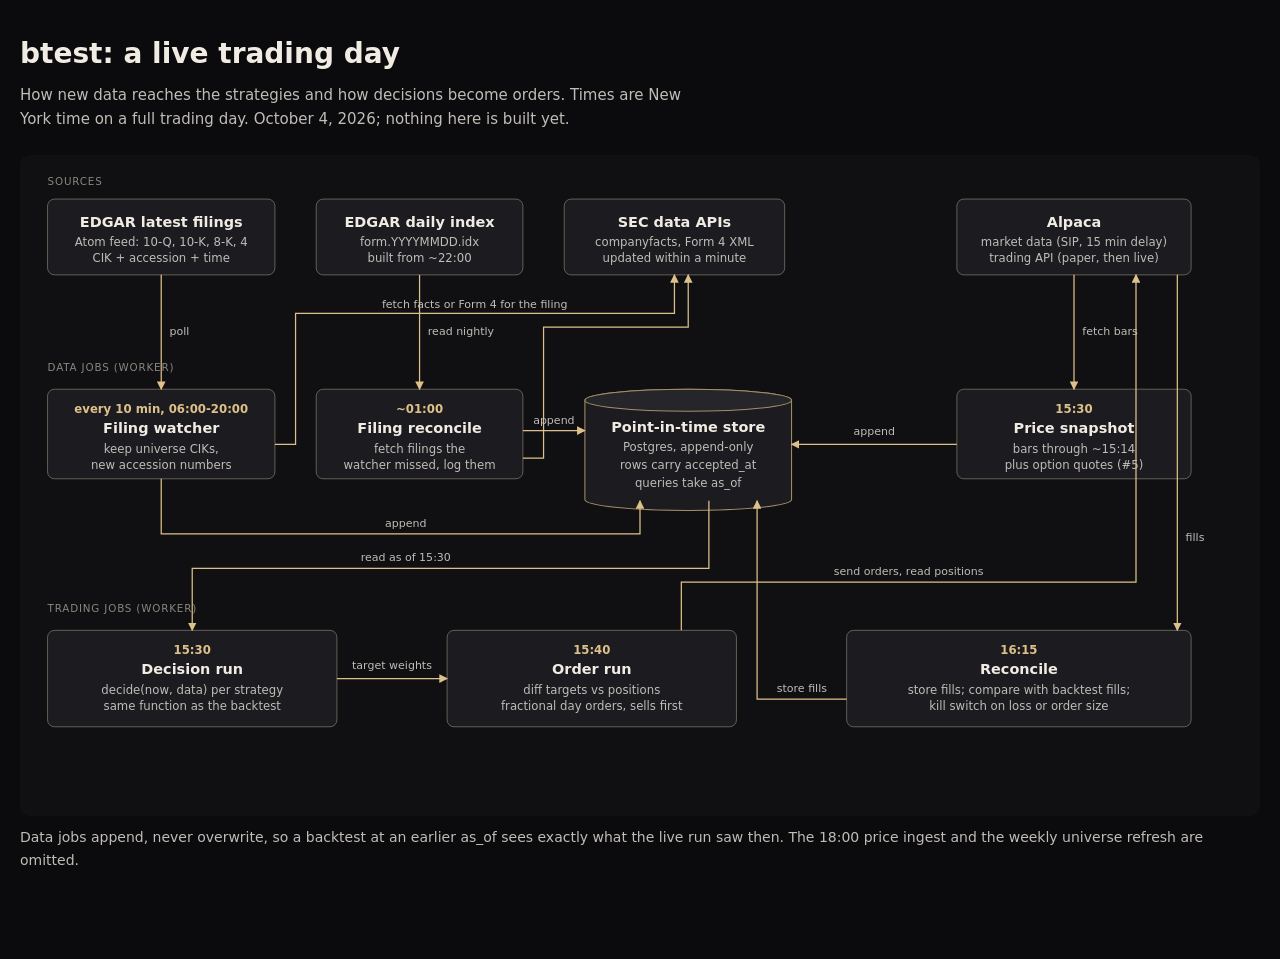
==== docs/superpowers/specs/2026-10-04-live-day.html @ 9b1b0a10 "Live trading design: data discovery, decision times and orders for each strategy; no closing-auction" ====
<!doctype html>
<html lang="en">
<head>
<meta charset="utf-8">
<meta name="viewport" content="width=device-width, initial-scale=1">
<title>btest live day</title>
<style>
  :root { color-scheme: dark; }
  body { margin: 0; background: #0b0b0d; color: #f0ece3;
         font: 15px/1.6 "Avenir Next", Avenir, system-ui, sans-serif; }
  main { max-width: 1240px; margin: 0 auto; padding: 32px 20px 64px; min-width: 0; }
  h1 { font-size: 28px; font-weight: 600; margin: 0 0 6px; }
  .lede { color: #c0bcb6; max-width: 72ch; margin: 0; }
</style>
</head>
<body>
<main>
<h1>btest: a live trading day</h1>
<p class="lede">How new data reaches the strategies and how decisions become orders. Times are
New York time on a full trading day. October 4, 2026; nothing here is built yet.</p>
<figure id="ld-figure">
  <style>
    #ld-figure { margin: 24px 0; min-width: 0; }
    #ld-figure .diagram-scroll { overflow-x: auto; background: #101013; border-radius: 10px; }
    #ld-figure svg { display: block; width: 100%; min-width: 1200px; height: auto; }
    #ld-figure text { font-family: "Avenir Next", Avenir, system-ui, sans-serif; fill: #f0ece3; }
    #ld-figure .title { font-size: 21px; font-weight: 600; }
    #ld-figure .detail { fill: #c0bcb6; font-size: 17px; }
    #ld-figure .time { fill: #dec18a; font-size: 17px; font-weight: 600; }
    #ld-figure .edge-label { fill: #c0bcb6; font-size: 16px; }
    #ld-figure .lane { fill: #8a857d; font-size: 15px; letter-spacing: 0.08em; }
    #ld-figure .edge { fill: none; stroke: #dec18a; stroke-width: 1.8; marker-end: url(#ld-arrow); }
    #ld-figure .svc { fill: #1b1b20; stroke: #686158; stroke-width: 1.4; }
    #ld-figure .back { fill: #25252a; stroke: #b4a077; stroke-width: 1.5; }
    #ld-figure .store { fill: #1b1b20; stroke: #a38e68; stroke-width: 1.5; }
    #ld-figure .cap { fill: #25252a; stroke: #a38e68; stroke-width: 1.5; }
    #ld-figure figcaption { margin-top: 10px; font: 14px/1.6 system-ui, sans-serif; color: #c0bcb6; }
  </style>
  <div class="diagram-scroll" tabindex="0" role="region"
       aria-label="Live trading day diagram, scroll horizontally on small screens">
    <svg xmlns="http://www.w3.org/2000/svg" viewBox="0 0 1800 960" role="img"
         aria-labelledby="ld-title ld-desc">
      <title id="ld-title">btest live trading day</title>
      <desc id="ld-desc">
        Top row, external sources: the EDGAR latest-filings feed, the EDGAR nightly daily index,
        the SEC companyfacts API and Alpaca market data. Middle row, worker jobs: the filing
        watcher polls the feed every ten minutes and fetches companyfacts or Form 4 XML for
        universe companies; the nightly filing reconcile reads the daily index for misses; the
        15:30 price snapshot pulls Alpaca bars. All three append to the point-in-time store in
        Postgres. Bottom row: the 15:30 decision run reads the store as of now and writes target
        weights; the 15:40 order run diffs targets against Alpaca positions and sends sells then
        buys to the Alpaca trading API; the 16:15 reconcile reads fills back and compares them
        with the backtest fill model.
      </desc>
      <defs>
        <marker id="ld-arrow" viewBox="0 0 10 10" refX="9" refY="5"
                markerWidth="7" markerHeight="7" orient="auto-start-reverse">
          <path d="M0 0L10 5L0 10Z" fill="#dec18a"/>
        </marker>
      </defs>
      <rect width="1800" height="960" fill="#101013"/>

      <text class="lane" x="40" y="44">SOURCES</text>
      <text class="lane" x="40" y="314">DATA JOBS (WORKER)</text>
      <text class="lane" x="40" y="664">TRADING JOBS (WORKER)</text>

      <rect class="svc" x="40" y="64" width="330" height="110" rx="10"/>
      <text class="title" x="205" y="104" text-anchor="middle">EDGAR latest filings</text>
      <text class="detail" x="205" y="132" text-anchor="middle">Atom feed: 10-Q, 10-K, 8-K, 4</text>
      <text class="detail" x="205" y="156" text-anchor="middle">CIK + accession + time</text>

      <rect class="svc" x="430" y="64" width="300" height="110" rx="10"/>
      <text class="title" x="580" y="104" text-anchor="middle">EDGAR daily index</text>
      <text class="detail" x="580" y="132" text-anchor="middle">form.YYYYMMDD.idx</text>
      <text class="detail" x="580" y="156" text-anchor="middle">built from ~22:00</text>

      <rect class="svc" x="790" y="64" width="320" height="110" rx="10"/>
      <text class="title" x="950" y="104" text-anchor="middle">SEC data APIs</text>
      <text class="detail" x="950" y="132" text-anchor="middle">companyfacts, Form 4 XML</text>
      <text class="detail" x="950" y="156" text-anchor="middle">updated within a minute</text>

      <rect class="svc" x="1360" y="64" width="340" height="110" rx="10"/>
      <text class="title" x="1530" y="104" text-anchor="middle">Alpaca</text>
      <text class="detail" x="1530" y="132" text-anchor="middle">market data (SIP, 15 min delay)</text>
      <text class="detail" x="1530" y="156" text-anchor="middle">trading API (paper, then live)</text>

      <rect class="svc" x="40" y="340" width="330" height="130" rx="10"/>
      <text class="time" x="205" y="374" text-anchor="middle">every 10 min, 06:00-20:00</text>
      <text class="title" x="205" y="404" text-anchor="middle">Filing watcher</text>
      <text class="detail" x="205" y="432" text-anchor="middle">keep universe CIKs,</text>
      <text class="detail" x="205" y="456" text-anchor="middle">new accession numbers</text>

      <rect class="svc" x="430" y="340" width="300" height="130" rx="10"/>
      <text class="time" x="580" y="374" text-anchor="middle">~01:00</text>
      <text class="title" x="580" y="404" text-anchor="middle">Filing reconcile</text>
      <text class="detail" x="580" y="432" text-anchor="middle">fetch filings the</text>
      <text class="detail" x="580" y="456" text-anchor="middle">watcher missed, log them</text>

      <rect class="svc" x="1360" y="340" width="340" height="130" rx="10"/>
      <text class="time" x="1530" y="374" text-anchor="middle">15:30</text>
      <text class="title" x="1530" y="404" text-anchor="middle">Price snapshot</text>
      <text class="detail" x="1530" y="432" text-anchor="middle">bars through ~15:14</text>
      <text class="detail" x="1530" y="456" text-anchor="middle">plus option quotes (#5)</text>

      <path class="store" d="M820 356A150 16 0 0 1 1120 356V500A150 16 0 0 1 820 500Z"/>
      <ellipse class="cap" cx="970" cy="356" rx="150" ry="16"/>
      <text class="title" x="970" y="402" text-anchor="middle">Point-in-time store</text>
      <text class="detail" x="970" y="430" text-anchor="middle">Postgres, append-only</text>
      <text class="detail" x="970" y="456" text-anchor="middle">rows carry accepted_at</text>
      <text class="detail" x="970" y="482" text-anchor="middle">queries take as_of</text>

      <path class="edge" d="M205 174V340"/>
      <text class="edge-label" x="217" y="262">poll</text>
      <path class="edge" d="M580 174V340"/>
      <text class="edge-label" x="592" y="262">read nightly</text>
      <path class="edge" d="M370 420H400V230H950V174"/>
      <path class="edge" d="M730 440H760V250H970V174"/>
      <text class="edge-label" x="660" y="222" text-anchor="middle">fetch facts or Form 4 for the filing</text>
      <path class="edge" d="M1530 174V340"/>
      <text class="edge-label" x="1542" y="262">fetch bars</text>
      <path class="edge" d="M205 470V550H900V502"/>
      <text class="edge-label" x="560" y="540" text-anchor="middle">append</text>
      <path class="edge" d="M730 400H820"/>
      <text class="edge-label" x="775" y="390" text-anchor="middle">append</text>
      <path class="edge" d="M1360 420H1120"/>
      <text class="edge-label" x="1240" y="406" text-anchor="middle">append</text>

      <rect class="svc" x="40" y="690" width="420" height="140" rx="10"/>
      <text class="time" x="250" y="724" text-anchor="middle">15:30</text>
      <text class="title" x="250" y="754" text-anchor="middle">Decision run</text>
      <text class="detail" x="250" y="782" text-anchor="middle">decide(now, data) per strategy</text>
      <text class="detail" x="250" y="806" text-anchor="middle">same function as the backtest</text>

      <rect class="svc" x="620" y="690" width="420" height="140" rx="10"/>
      <text class="time" x="830" y="724" text-anchor="middle">15:40</text>
      <text class="title" x="830" y="754" text-anchor="middle">Order run</text>
      <text class="detail" x="830" y="782" text-anchor="middle">diff targets vs positions</text>
      <text class="detail" x="830" y="806" text-anchor="middle">fractional day orders, sells first</text>

      <rect class="svc" x="1200" y="690" width="500" height="140" rx="10"/>
      <text class="time" x="1450" y="724" text-anchor="middle">16:15</text>
      <text class="title" x="1450" y="754" text-anchor="middle">Reconcile</text>
      <text class="detail" x="1450" y="782" text-anchor="middle">store fills; compare with backtest fills;</text>
      <text class="detail" x="1450" y="806" text-anchor="middle">kill switch on loss or order size</text>

      <path class="edge" d="M1000 502V600H250V690"/>
      <text class="edge-label" x="560" y="590" text-anchor="middle">read as of 15:30</text>
      <path class="edge" d="M460 760H620"/>
      <text class="edge-label" x="540" y="746" text-anchor="middle">target weights</text>
      <path class="edge" d="M960 690V620H1620V174"/>
      <text class="edge-label" x="1290" y="610" text-anchor="middle">send orders, read positions</text>
      <path class="edge" d="M1680 174V690"/>
      <text class="edge-label" x="1692" y="560">fills</text>
      <path class="edge" d="M1200 790H1070V502"/>
      <text class="edge-label" x="1135" y="780" text-anchor="middle">store fills</text>
    </svg>
  </div>
  <figcaption>
    Data jobs append, never overwrite, so a backtest at an earlier as_of sees exactly what the
    live run saw then. The 18:00 price ingest and the weekly universe refresh are omitted.
  </figcaption>
</figure>
</main>
</body>
</html>
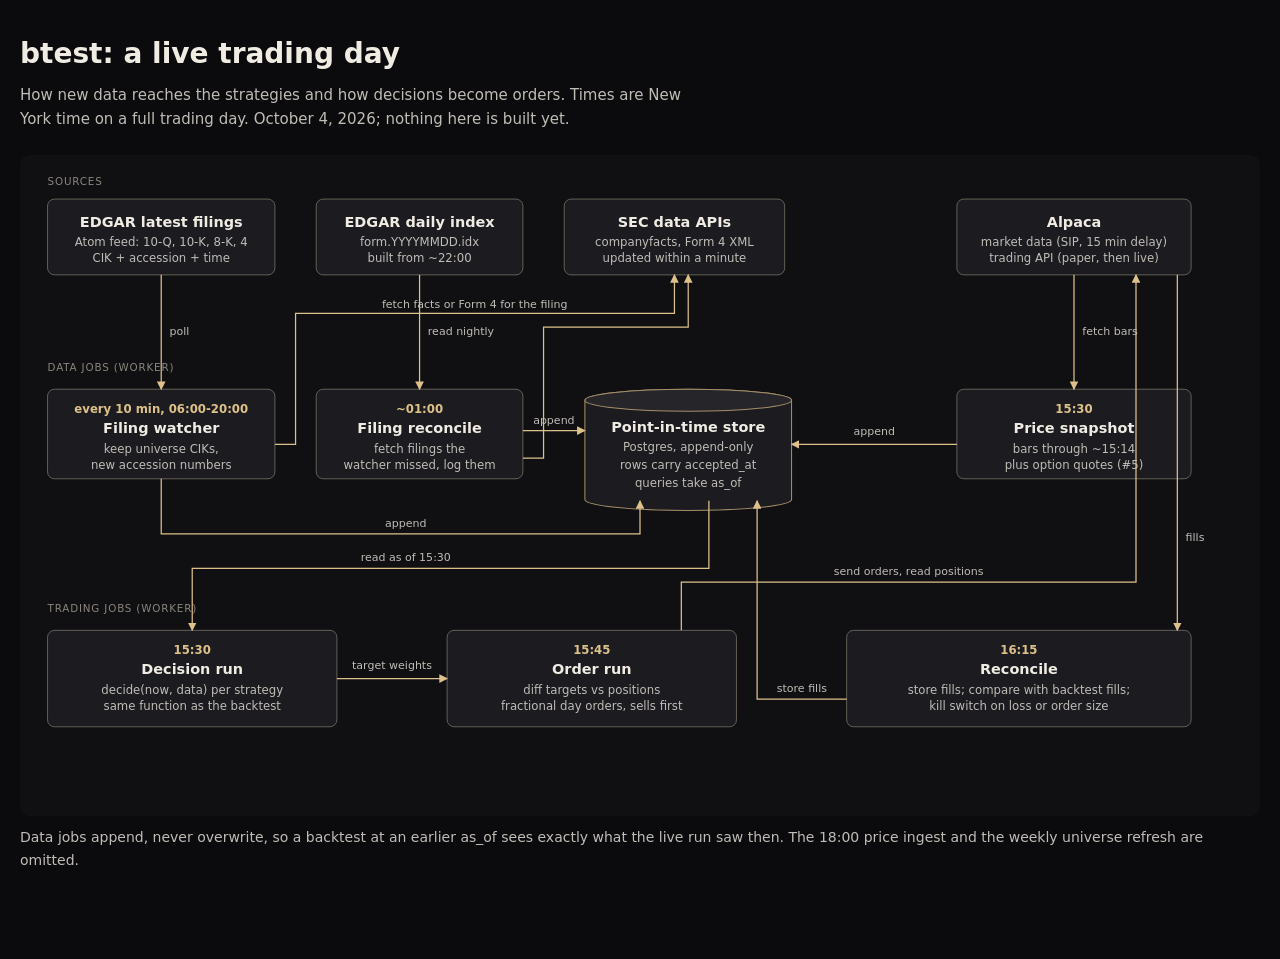
==== commit f7d1329b: "Live day diagram: orders at 15:45" ====
--- a/docs/superpowers/specs/2026-10-04-live-day.html
+++ b/docs/superpowers/specs/2026-10-04-live-day.html
@@ -48,7 +48,7 @@
         universe companies; the nightly filing reconcile reads the daily index for misses; the
         15:30 price snapshot pulls Alpaca bars. All three append to the point-in-time store in
         Postgres. Bottom row: the 15:30 decision run reads the store as of now and writes target
-        weights; the 15:40 order run diffs targets against Alpaca positions and sends sells then
+        weights; the 15:45 order run diffs targets against Alpaca positions and sends sells then
         buys to the Alpaca trading API; the 16:15 reconcile reads fills back and compares them
         with the backtest fill model.
       </desc>
@@ -132,7 +132,7 @@
       <text class="detail" x="250" y="806" text-anchor="middle">same function as the backtest</text>
 
       <rect class="svc" x="620" y="690" width="420" height="140" rx="10"/>
-      <text class="time" x="830" y="724" text-anchor="middle">15:40</text>
+      <text class="time" x="830" y="724" text-anchor="middle">15:45</text>
       <text class="title" x="830" y="754" text-anchor="middle">Order run</text>
       <text class="detail" x="830" y="782" text-anchor="middle">diff targets vs positions</text>
       <text class="detail" x="830" y="806" text-anchor="middle">fractional day orders, sells first</text>
